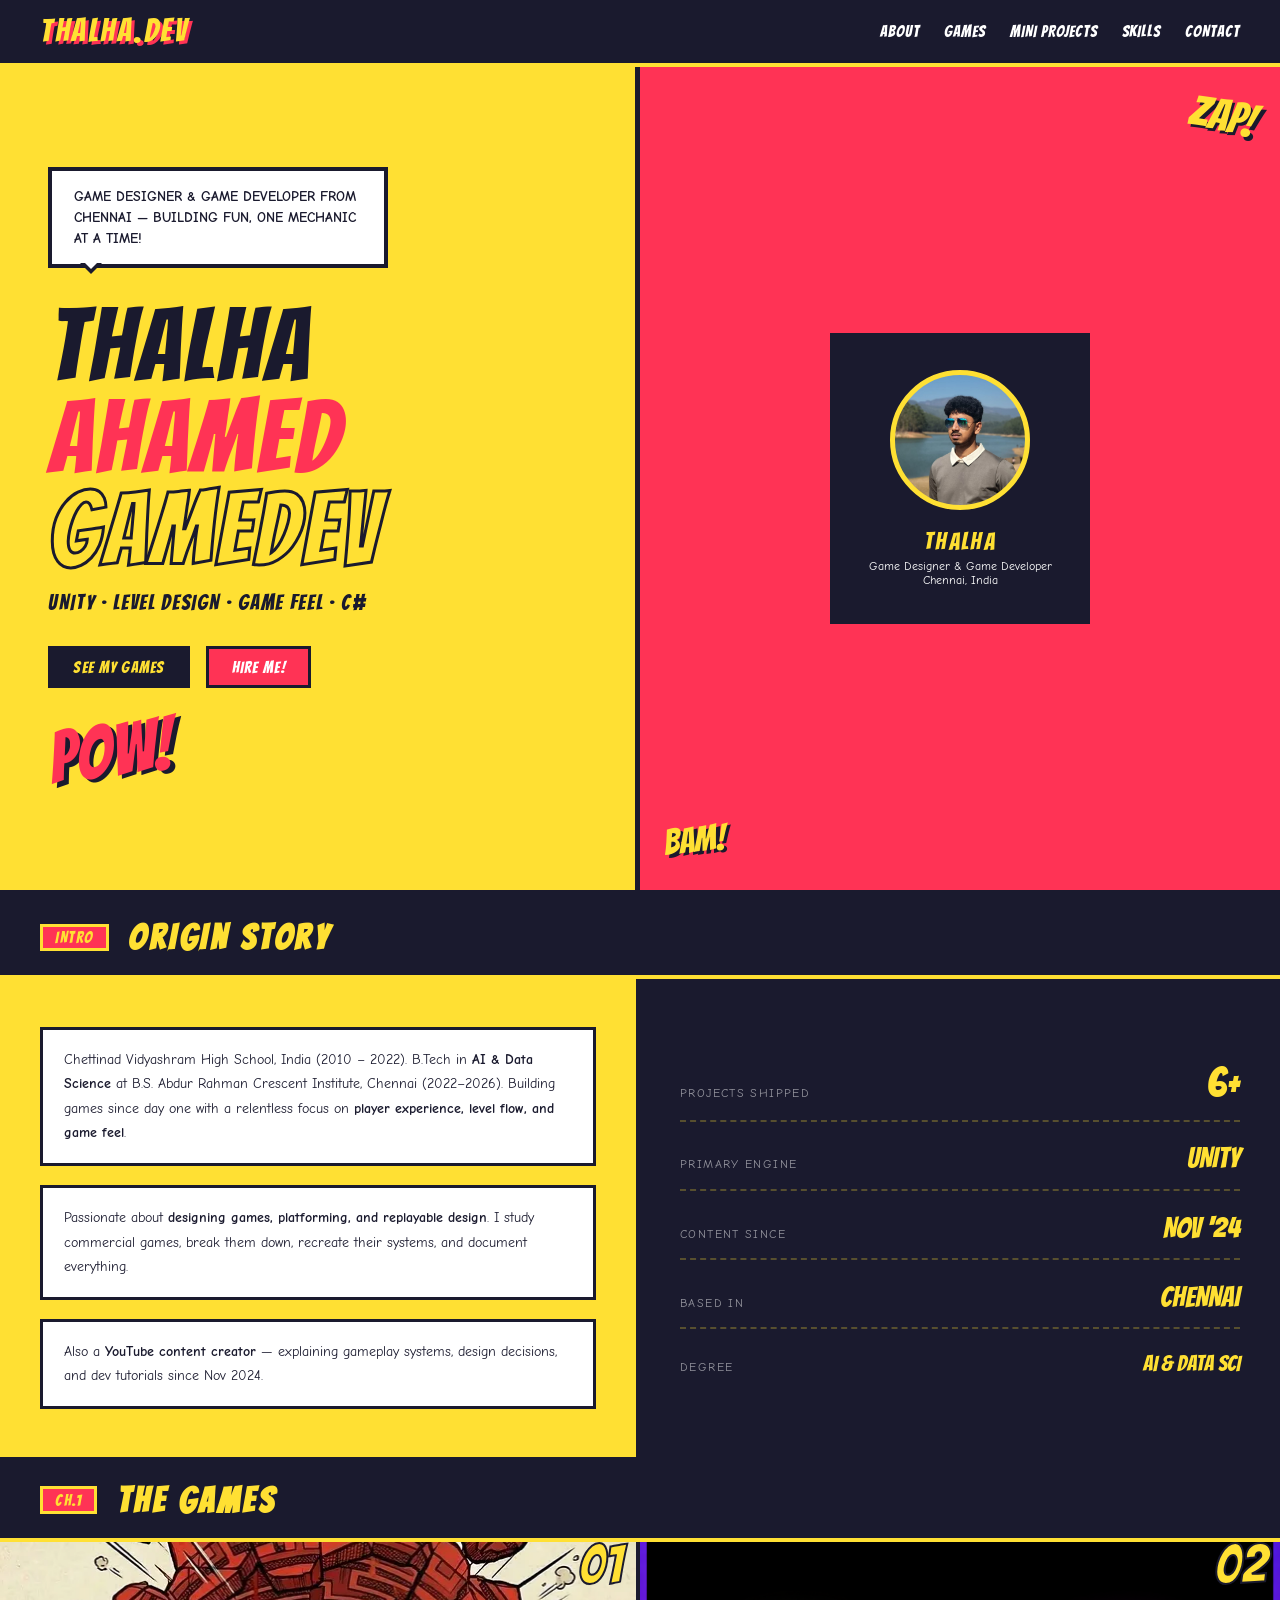
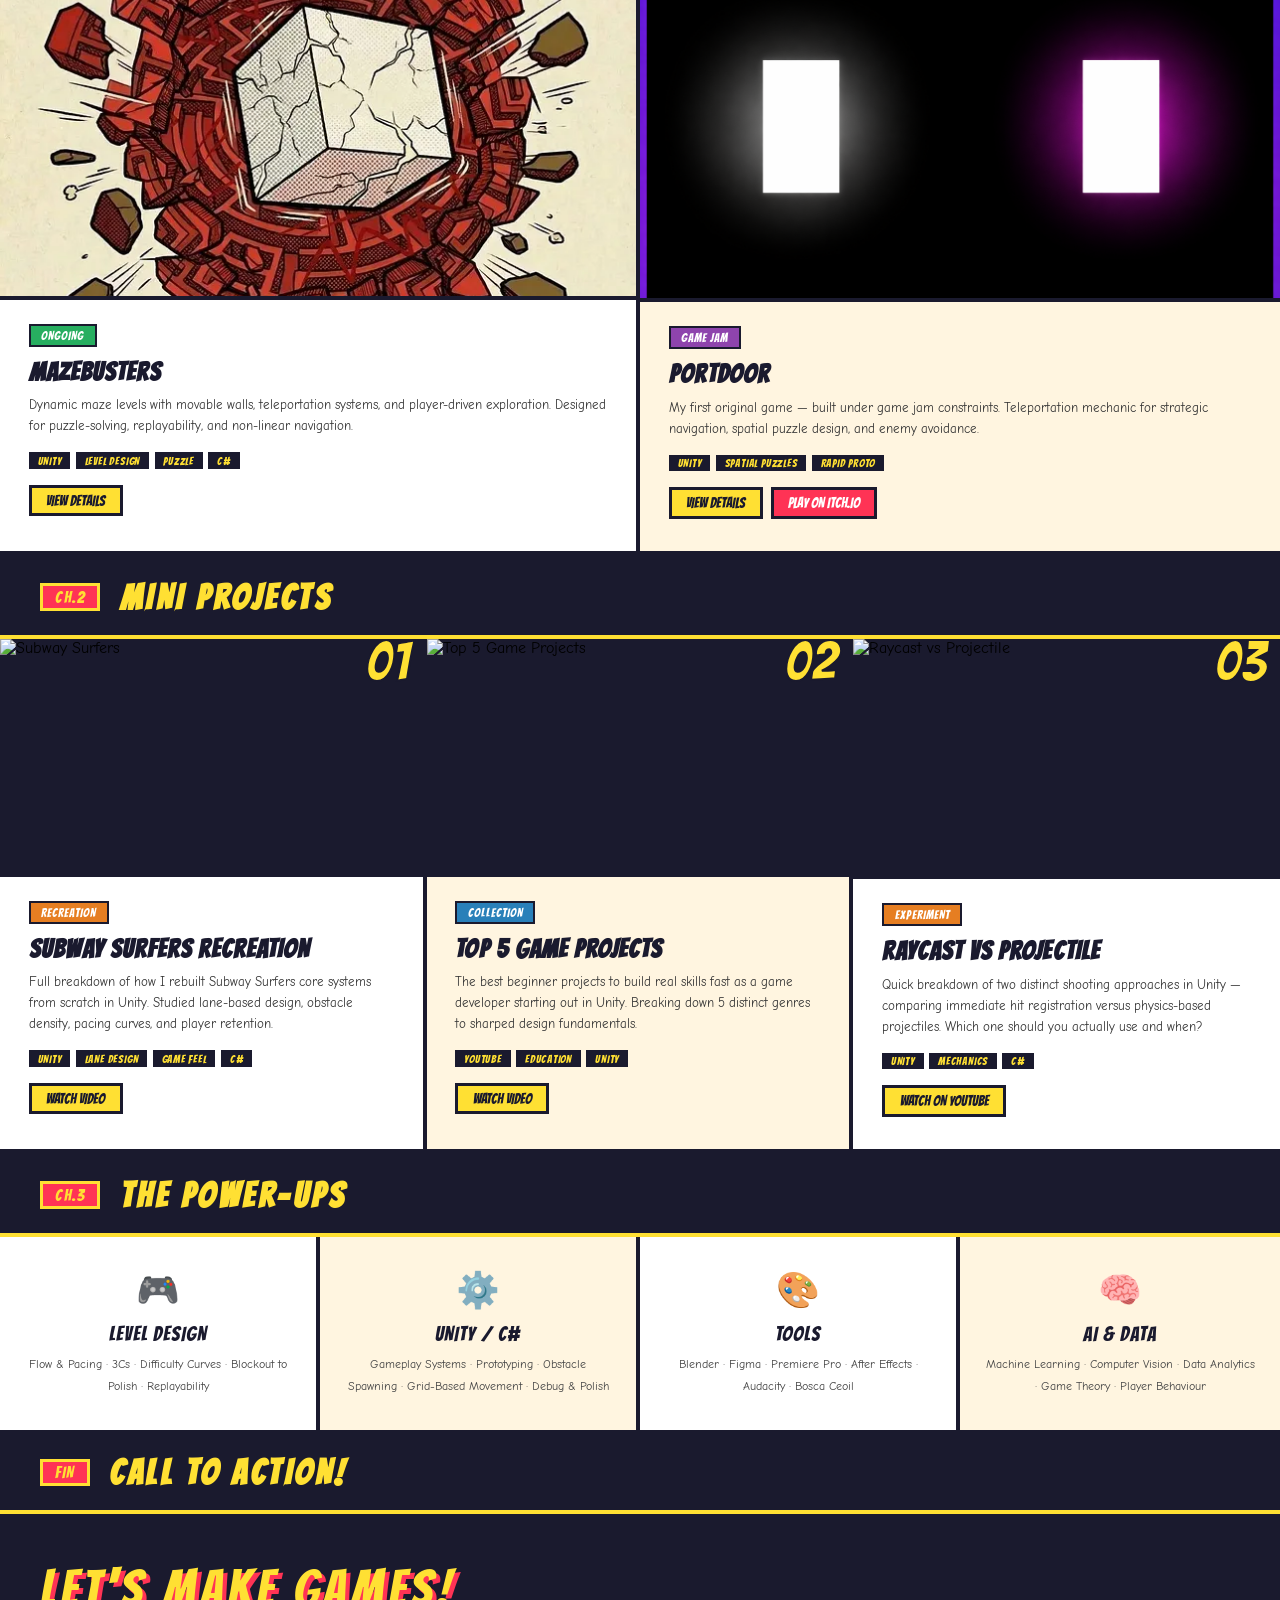
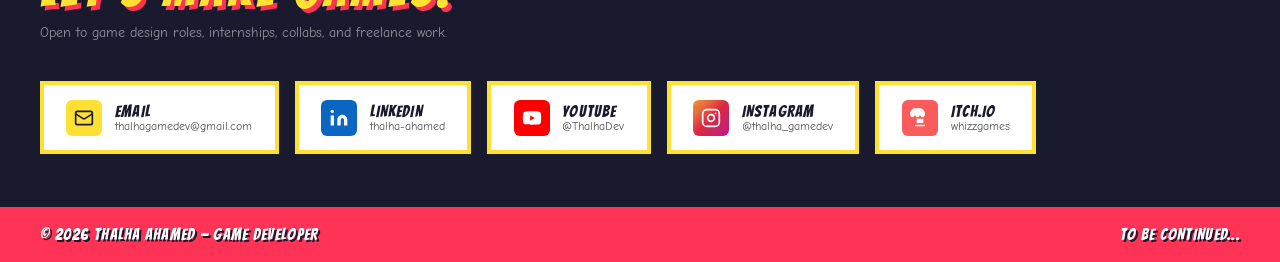
==== index.html @ 27818296 "Initial commit" ====
<!DOCTYPE html>
<html lang="en">
<head>
<meta charset="UTF-8">
<meta name="viewport" content="width=device-width, initial-scale=1.0">
<title>Thalha Ahamed | Game Designer</title>
<link href="https://fonts.googleapis.com/css2?family=Bangers&family=Comic+Neue:wght@400;700&display=swap" rel="stylesheet">
<link rel="stylesheet" href="style.css">
</head>
<body>

<nav>
  <a href="#hero" class="logo">THALHA.DEV</a>
  <div class="nav-links">
    <a href="#about">ABOUT</a>
    <a href="#games">GAMES</a>
    <a href="#projects">MINI PROJECTS</a>
    <a href="#skills">SKILLS</a>
    <a href="#contact">CONTACT</a>
  </div>
</nav>

<!-- HERO -->
<div id="hero" class="halftone">
  <div class="hero-left">
    <div class="speech-bubble">
      <p>GAME DESIGNER &amp; GAME DEVELOPER FROM CHENNAI — BUILDING FUN, ONE MECHANIC AT A TIME!</p>
    </div>
    <div class="hero-title">
      THALHA<br>
      <span class="red">AHAMED</span><br>
      <span class="outline">GAMEDEV</span>
    </div>
    <div class="hero-sub">UNITY · LEVEL DESIGN · GAME FEEL · C#</div>
    <div class="hero-btns">
      <a href="#games" class="btn btn-dark">SEE MY GAMES</a>
      <a href="#contact" class="btn btn-red">HIRE ME!</a>
    </div>
    <div><span class="pow">POW!</span></div>
  </div>
  <div class="hero-right halftone-light">
    <span class="zap">ZAP!</span>
    <span class="bam">BAM!</span>
    <div class="character-box">
      <div class="char-avatar" style="background: url('Thalha Profile Pic.jpeg') center/cover; border: 5px solid #FFE033;"></div>
      <div class="char-name">THALHA</div>
      <div class="char-role">Game Designer &amp; Game Developer<br>Chennai, India</div>
    </div>
  </div>
</div>

<!-- ABOUT -->
<div id="about">
  <div class="section-header">
    <span class="ch-tag">INTRO</span>
    <h2>ORIGIN STORY</h2>
  </div>
  <div class="about-grid">
    <div class="about-left">
      <div class="thought">Chettinad Vidyashram High School, India (2010 – 2022). B.Tech in <strong>AI &amp; Data Science</strong> at B.S. Abdur Rahman Crescent Institute, Chennai (2022–2026). Building games since day one with a relentless focus on <strong>player experience, level flow, and game feel</strong>.</div>
      <div class="thought">Passionate about <strong>designing games, platforming, and replayable design</strong>. I study commercial games, break them down, recreate their systems, and document everything.</div>
      <div class="thought" style="margin-bottom:0;">Also a <strong>YouTube content creator</strong> — explaining gameplay systems, design decisions, and dev tutorials since Nov 2024.</div>
    </div>
    <div class="about-right">
      <div class="stat-row"><div class="stat-label">PROJECTS SHIPPED</div><div class="stat-val">6+</div></div>
      <div class="stat-row"><div class="stat-label">PRIMARY ENGINE</div><div class="stat-val" style="font-size:1.8rem;">UNITY</div></div>
      <div class="stat-row"><div class="stat-label">CONTENT SINCE</div><div class="stat-val" style="font-size:1.8rem;">NOV '24</div></div>
      <div class="stat-row"><div class="stat-label">BASED IN</div><div class="stat-val" style="font-size:1.8rem;">CHENNAI</div></div>
      <div class="stat-row" style="border:none;padding:0;"><div class="stat-label">DEGREE</div><div class="stat-val" style="font-size:1.4rem;">AI &amp; DATA SCI</div></div>
    </div>
  </div>
</div>

<!-- GAMES -->
<div id="games">
  <div class="section-header">
    <span class="ch-tag">CH.1</span>
    <h2>THE GAMES</h2>
  </div>
  <div class="games-grid">
    <div class="game-card">
      <img src="MazeBusters Cover.jpg" class="card-thumb" alt="MAZEBUSTERS">
      <div class="game-num">01</div>
      <span class="game-status s-ongoing">ONGOING</span>
      <h3>MAZEBUSTERS</h3>
      <p>Dynamic maze levels with movable walls, teleportation systems, and player-driven exploration. Designed for puzzle-solving, replayability, and non-linear navigation.</p>
      <div class="tag-row"><span class="ptag">UNITY</span><span class="ptag">LEVEL DESIGN</span><span class="ptag">PUZZLE</span><span class="ptag">C#</span></div>
      <a href="mazebusters.html" class="card-link">VIEW DETAILS</a>
    </div>
    <div class="game-card">
      <img src="PortDoor home screen UI.jpg" class="card-thumb" alt="PORTDOOR">
      <div class="game-num">02</div>
      <span class="game-status s-jam">GAME JAM</span>
      <h3>PORTDOOR</h3>
      <p>My first original game — built under game jam constraints. Teleportation mechanic for strategic navigation, spatial puzzle design, and enemy avoidance.</p>
      <div class="tag-row"><span class="ptag">UNITY</span><span class="ptag">SPATIAL PUZZLES</span><span class="ptag">RAPID PROTO</span></div>
      <div style="display: flex; gap: 0.5rem; flex-wrap: wrap;">
        <a href="portdoor.html" class="card-link">VIEW DETAILS</a>
        <a href="https://whizzgames.itch.io/portdoor" target="_blank" class="card-link red">PLAY ON ITCH.IO</a>
      </div>
    </div>
  </div>
</div>

<!-- PROJECTS -->
<div id="projects">
  <div class="section-header">
    <span class="ch-tag">CH.2</span>
    <h2>MINI PROJECTS</h2>
  </div>
  <div class="projects-grid">
    <div class="proj-card">
      <img src="https://img.youtube.com/vi/DftTjfg0a68/hqdefault.jpg" class="card-thumb" alt="Subway Surfers">
      <div class="proj-num">01</div>
      <span class="game-status s-study">RECREATION</span>
      <h3>SUBWAY SURFERS RECREATION</h3>
      <p>Full breakdown of how I rebuilt Subway Surfers core systems from scratch in Unity. Studied lane-based design, obstacle density, pacing curves, and player retention.</p>
      <div class="tag-row"><span class="ptag">UNITY</span><span class="ptag">LANE DESIGN</span><span class="ptag">GAME FEEL</span><span class="ptag">C#</span></div>
      <a href="https://youtu.be/DftTjfg0a68" target="_blank" class="card-link">WATCH VIDEO</a>
    </div>
    <div class="proj-card">
      <img src="https://img.youtube.com/vi/hvdRUGnzs3w/hqdefault.jpg" class="card-thumb" alt="Top 5 Game Projects">
      <div class="proj-num">02</div>
      <span class="game-status s-collection">COLLECTION</span>
      <h3>TOP 5 GAME PROJECTS</h3>
      <p>The best beginner projects to build real skills fast as a game developer starting out in Unity. Breaking down 5 distinct genres to sharped design fundamentals.</p>
      <div class="tag-row"><span class="ptag">YOUTUBE</span><span class="ptag">EDUCATION</span><span class="ptag">UNITY</span></div>
      <a href="https://youtu.be/hvdRUGnzs3w" target="_blank" class="card-link">WATCH VIDEO</a>
    </div>
    <div class="proj-card">
      <img src="https://img.youtube.com/vi/BJVMJI2ZPw0/hqdefault.jpg" class="card-thumb" alt="Raycast vs Projectile">
      <div class="proj-num">03</div>
      <span class="game-status s-study">EXPERIMENT</span>
      <h3>RAYCAST VS PROJECTILE</h3>
      <p>Quick breakdown of two distinct shooting approaches in Unity — comparing immediate hit registration versus physics-based projectiles. Which one should you actually use and when?</p>
      <div class="tag-row"><span class="ptag">UNITY</span><span class="ptag">MECHANICS</span><span class="ptag">C#</span></div>
      <a href="https://youtube.com/shorts/BJVMJI2ZPw0" target="_blank" class="card-link">WATCH ON YOUTUBE</a>
    </div>
  </div>
</div>

<!-- SKILLS -->
<div id="skills">
  <div class="section-header">
    <span class="ch-tag">CH.3</span>
    <h2>THE POWER-UPS</h2>
  </div>
  <div class="skills-grid">
    <div class="skill-panel">
      <span class="skill-icon">🎮</span>
      <div class="skill-title">LEVEL DESIGN</div>
      <div class="skill-text">Flow &amp; Pacing · 3Cs · Difficulty Curves · Blockout to Polish · Replayability</div>
    </div>
    <div class="skill-panel">
      <span class="skill-icon">⚙️</span>
      <div class="skill-title">UNITY / C#</div>
      <div class="skill-text">Gameplay Systems · Prototyping · Obstacle Spawning · Grid-Based Movement · Debug &amp; Polish</div>
    </div>
    <div class="skill-panel">
      <span class="skill-icon">🎨</span>
      <div class="skill-title">TOOLS</div>
      <div class="skill-text">Blender · Figma · Premiere Pro · After Effects · Audacity · Bosca Ceoil</div>
    </div>
    <div class="skill-panel">
      <span class="skill-icon">🧠</span>
      <div class="skill-title">AI &amp; DATA</div>
      <div class="skill-text">Machine Learning · Computer Vision · Data Analytics · Game Theory · Player Behaviour</div>
    </div>
  </div>
</div>

<!-- CONTACT -->
<div id="contact">
  <div class="section-header">
    <span class="ch-tag">FIN</span>
    <h2>CALL TO ACTION!</h2>
  </div>
  <div class="contact-inner halftone-light">
    <div class="contact-title">LET'S MAKE GAMES!</div>
    <p class="contact-sub">Open to game design roles, internships, collabs, and freelance work.</p>
    <div class="social-row">

      <a href="mailto:thalhagamedev@gmail.com" class="social-card">
        <div class="social-icon s-em">
          <svg viewBox="0 0 24 24" fill="none" stroke="#1a1a2e" stroke-width="2" stroke-linecap="round" stroke-linejoin="round"><rect x="2" y="4" width="20" height="16" rx="2"/><path d="m22 7-8.97 5.7a1.94 1.94 0 0 1-2.06 0L2 7"/></svg>
        </div>
        <div><div class="social-name">EMAIL</div><div class="social-handle">thalhagamedev@gmail.com</div></div>
      </a>

      <a href="https://www.linkedin.com/in/thalha-ahamed-3690793a9" target="_blank" class="social-card">
        <div class="social-icon s-li">
          <svg viewBox="0 0 24 24" fill="#fff"><path d="M16 8a6 6 0 0 1 6 6v7h-4v-7a2 2 0 0 0-2-2 2 2 0 0 0-2 2v7h-4v-7a6 6 0 0 1 6-6z"/><rect x="2" y="9" width="4" height="12"/><circle cx="4" cy="4" r="2"/></svg>
        </div>
        <div><div class="social-name">LINKEDIN</div><div class="social-handle">thalha-ahamed</div></div>
      </a>

      <a href="https://www.youtube.com/@ThalhaDev/videos" target="_blank" class="social-card">
        <div class="social-icon s-yt">
          <svg viewBox="0 0 24 24" fill="#fff"><path d="M22.54 6.42a2.78 2.78 0 0 0-1.95-1.96C18.88 4 12 4 12 4s-6.88 0-8.59.46a2.78 2.78 0 0 0-1.95 1.96A29 29 0 0 0 1 12a29 29 0 0 0 .46 5.58 2.78 2.78 0 0 0 1.95 1.96C5.12 20 12 20 12 20s6.88 0 8.59-.46a2.78 2.78 0 0 0 1.95-1.96A29 29 0 0 0 23 12a29 29 0 0 0-.46-5.58z"/><polygon points="9.75 15.02 15.5 12 9.75 8.98 9.75 15.02" fill="#FF0000"/></svg>
        </div>
        <div><div class="social-name">YOUTUBE</div><div class="social-handle">@ThalhaDev</div></div>
      </a>

      <a href="https://www.instagram.com/thalha_gamedev" target="_blank" class="social-card">
        <div class="social-icon s-ig">
          <svg viewBox="0 0 24 24" fill="none" stroke="#fff" stroke-width="2" stroke-linecap="round" stroke-linejoin="round"><rect x="2" y="2" width="20" height="20" rx="5" ry="5"/><path d="M16 11.37A4 4 0 1 1 12.63 8 4 4 0 0 1 16 11.37z"/><line x1="17.5" y1="6.5" x2="17.51" y2="6.5"/></svg>
        </div>
        <div><div class="social-name">INSTAGRAM</div><div class="social-handle">@thalha_gamedev</div></div>
      </a>

      <a href="https://whizzgames.itch.io/portdoor" target="_blank" class="social-card">
        <div class="social-icon s-it">
          <svg viewBox="0 0 24 24" fill="#fff" xmlns="http://www.w3.org/2000/svg"><path d="M3.13 1.06C2.08 1.7.02 4.14 0 6.5v1c0 1.89 1.57 3.5 3 3.5s3-1.61 3-3.5c0 1.89 1.34 3.5 3 3.5s3-1.61 3-3.5c0 1.89 1.34 3.5 3 3.5s3-1.61 3-3.5v-1c-.02-2.36-2.08-4.8-3.13-5.44C13.1.37 10.58 0 12 0S1.1.37 3.13 1.06zM8 13v5h8v-5H8zm-2 7v2h12v-2H6z"/></svg>
        </div>
        <div><div class="social-name">ITCH.IO</div><div class="social-handle">whizzgames</div></div>
      </a>

    </div>
  </div>
</div>

<footer>
  <p>© 2026 THALHA AHAMED — GAME DEVELOPER</p>
  <p>TO BE CONTINUED...</p>
</footer>

</body>
</html>
---- style.css ----
*{margin:0;padding:0;box-sizing:border-box;}
body{background:#FFF5E0;font-family:'Comic Neue',cursive;overflow-x:hidden;}
.halftone{background-image:radial-gradient(circle,#1a1a2e18 1px,transparent 1px);background-size:16px 16px;}
.halftone-light{background-image:radial-gradient(circle,#ffffff33 1px,transparent 1px);background-size:14px 14px;}

nav{background:#1a1a2e;border-bottom:4px solid #FFE033;padding:0.9rem 2.5rem;display:flex;justify-content:space-between;align-items:center;position:sticky;top:0;z-index:200;}
.logo{font-family:'Bangers',cursive;font-size:2rem;color:#FFE033;letter-spacing:0.08em;text-shadow:3px 3px 0 #FF3355;text-decoration:none;}
.nav-links{display:flex;gap:1.5rem;flex-wrap:wrap;}
.nav-links a{font-family:'Bangers',cursive;font-size:1rem;color:#fff;text-decoration:none;letter-spacing:0.06em;transition:color 0.15s;}
.nav-links a:hover{color:#FFE033;}

.section-header{background:#1a1a2e;padding:1.2rem 2.5rem;display:flex;align-items:center;gap:1.2rem;border-bottom:4px solid #FFE033;}
.section-header h2{font-family:'Bangers',cursive;font-size:2.2rem;color:#FFE033;letter-spacing:0.1em;}
.ch-tag{background:#FF3355;border:3px solid #FFE033;padding:0.15rem 0.75rem;font-family:'Bangers',cursive;font-size:1rem;color:#FFE033;letter-spacing:0.1em;white-space:nowrap;}

#hero{display:grid;grid-template-columns:1fr 1fr;min-height:92vh;border-bottom:5px solid #1a1a2e;}
.hero-left{background:#FFE033;border-right:5px solid #1a1a2e;padding:4rem 3rem;display:flex;flex-direction:column;justify-content:center;position:relative;overflow:hidden;}
.speech-bubble{background:#fff;border:4px solid #1a1a2e;padding:0.9rem 1.4rem;position:relative;margin-bottom:2rem;display:inline-block;max-width:340px;}
.speech-bubble::after{content:'';position:absolute;bottom:-21px;left:28px;border:11px solid transparent;border-top-color:#1a1a2e;}
.speech-bubble::before{content:'';position:absolute;bottom:-14px;left:30px;border:9px solid transparent;border-top-color:#fff;z-index:1;}
.speech-bubble p{font-weight:700;font-size:0.88rem;color:#1a1a2e;line-height:1.5;}
.hero-title{font-family:'Bangers',cursive;font-size:clamp(3.5rem,8vw,7.5rem);line-height:0.9;color:#1a1a2e;letter-spacing:0.03em;position:relative;z-index:1;}
.hero-title .red{color:#FF3355;}
.hero-title .outline{-webkit-text-stroke:3px #1a1a2e;color:transparent;}
.hero-sub{font-family:'Bangers',cursive;font-size:1.3rem;color:#1a1a2e;margin-top:1rem;letter-spacing:0.08em;position:relative;z-index:1;}
.hero-btns{display:flex;gap:1rem;margin-top:2rem;flex-wrap:wrap;position:relative;z-index:1;}
.btn{font-family:'Bangers',cursive;font-size:1rem;letter-spacing:0.08em;padding:0.6rem 1.4rem;border:3px solid #1a1a2e;text-decoration:none;transition:transform 0.1s;display:inline-block;}
.btn:hover{transform:translate(-2px,-2px);}
.btn-dark{background:#1a1a2e;color:#FFE033;}
.btn-red{background:#FF3355;color:#fff;}
.pow{font-family:'Bangers',cursive;font-size:4.5rem;color:#FF3355;text-shadow:4px 4px 0 #1a1a2e;transform:rotate(-8deg);display:inline-block;position:relative;z-index:1;margin-top:1.5rem;}
.hero-right{background:#FF3355;display:flex;flex-direction:column;align-items:center;justify-content:center;padding:3rem;position:relative;overflow:hidden;gap:2rem;}
.character-box{border:5px solid #1a1a2e;background:#1a1a2e;width:260px;padding:2rem;display:flex;flex-direction:column;align-items:center;position:relative;z-index:1;}
.char-avatar{width:140px;height:140px;border-radius:50%;border:5px solid #FFE033;background:#FFE033;display:flex;align-items:center;justify-content:center;margin-bottom:1.2rem;}
.char-initials{font-family:'Bangers',cursive;font-size:3.5rem;color:#1a1a2e;}
.char-name{font-family:'Bangers',cursive;font-size:1.5rem;color:#FFE033;letter-spacing:0.1em;}
.char-role{font-size:0.78rem;color:#fff;margin-top:0.3rem;text-align:center;}
.zap{font-family:'Bangers',cursive;font-size:2.8rem;color:#FFE033;text-shadow:3px 3px 0 #1a1a2e;transform:rotate(12deg);position:absolute;top:1.5rem;right:1.5rem;z-index:1;}
.bam{font-family:'Bangers',cursive;font-size:2.2rem;color:#FFE033;text-shadow:3px 3px 0 #1a1a2e;transform:rotate(-6deg);position:absolute;bottom:2rem;left:1.5rem;z-index:1;}

#about{border-top:5px solid #1a1a2e;}
.about-grid{display:grid;grid-template-columns:1fr 1fr;}
.about-left{background:#FFE033;border-right:4px solid #1a1a2e;padding:3rem 2.5rem;}
.thought{background:#fff;border:3px solid #1a1a2e;padding:1.1rem 1.3rem;font-size:0.9rem;line-height:1.7;color:#1a1a2e;margin-bottom:1.2rem;}
.about-right{background:#1a1a2e;padding:3rem 2.5rem;display:flex;flex-direction:column;justify-content:center;gap:1.4rem;}
.stat-row{display:flex;justify-content:space-between;align-items:baseline;border-bottom:2px dashed #FFE03344;padding-bottom:1rem;}
.stat-val{font-family:'Bangers',cursive;font-size:2.6rem;color:#FFE033;line-height:1;}
.stat-label{font-size:0.72rem;color:#ffffff88;text-transform:uppercase;letter-spacing:0.12em;}

#games{border-top:5px solid #1a1a2e;}
.games-grid{display:grid;grid-template-columns:repeat(2,1fr);}
.game-card{border-right:4px solid #1a1a2e;border-bottom:4px solid #1a1a2e;padding:2rem 1.8rem;background:#fff;position:relative;overflow:hidden;}
.game-card:nth-child(even){border-right:none;background:#FFF5E0;}
.game-num{font-family:'Bangers',cursive;font-size:3.5rem;color:#FFE033;-webkit-text-stroke:2px #1a1a2e;position:absolute;top:-0.3rem;right:0.8rem;line-height:1;pointer-events:none;z-index:10;}
.game-status{display:inline-block;padding:0.2rem 0.65rem;font-family:'Bangers',cursive;font-size:0.78rem;letter-spacing:0.08em;border:2px solid #1a1a2e;margin-bottom:0.7rem;color:#fff;}
.s-ongoing{background:#27ae60;}
.s-jam{background:#8e44ad;}
.s-study{background:#e67e22;}
.s-collection{background:#2980b9;}
.game-card h3{font-family:'Bangers',cursive;font-size:1.6rem;color:#1a1a2e;letter-spacing:0.04em;margin-bottom:0.5rem;line-height:1.1;}
.game-card p{font-size:0.82rem;color:#333;line-height:1.6;margin-bottom:1rem;}
.tag-row{display:flex;flex-wrap:wrap;gap:0.35rem;margin-bottom:1rem;}
.ptag{background:#1a1a2e;color:#FFE033;font-family:'Bangers',cursive;font-size:0.7rem;padding:0.15rem 0.55rem;letter-spacing:0.07em;}
.card-link{display:inline-block;background:#FFE033;border:3px solid #1a1a2e;padding:0.35rem 0.9rem;font-family:'Bangers',cursive;font-size:0.85rem;color:#1a1a2e;text-decoration:none;transition:transform 0.1s;}
.card-link:hover{transform:translate(-2px,-2px);}
.card-link.red{background:#FF3355;color:#fff;}

#projects{border-top:5px solid #1a1a2e;}
.projects-grid{display:grid;grid-template-columns:repeat(3,1fr);}
.proj-card{border-right:4px solid #1a1a2e;border-bottom:4px solid #1a1a2e;padding:2rem 1.8rem;background:#fff;position:relative;overflow:hidden;}
.proj-card:nth-child(3n){border-right:none;}
.proj-card:nth-child(even){background:#FFF5E0;}
.proj-num{font-family:'Bangers',cursive;font-size:3.5rem;color:#FFE033;-webkit-text-stroke:2px #1a1a2e;position:absolute;top:-0.3rem;right:0.8rem;line-height:1;pointer-events:none;z-index:10;}
.proj-card h3{font-family:'Bangers',cursive;font-size:1.6rem;color:#1a1a2e;letter-spacing:0.04em;margin-bottom:0.5rem;line-height:1.1;}
.proj-card p{font-size:0.82rem;color:#333;line-height:1.6;margin-bottom:1rem;}

#skills{border-top:5px solid #1a1a2e;}
.skills-grid{display:grid;grid-template-columns:repeat(4,1fr);}
.skill-panel{border-right:4px solid #1a1a2e;padding:2rem 1.5rem;background:#fff;text-align:center;}
.skill-panel:last-child{border-right:none;}
.skill-panel:nth-child(even){background:#FFF5E0;}
.skill-icon{font-size:2.2rem;margin-bottom:0.75rem;display:block;}
.skill-title{font-family:'Bangers',cursive;font-size:1.25rem;color:#1a1a2e;letter-spacing:0.05em;margin-bottom:0.5rem;}
.skill-text{font-size:0.78rem;color:#444;line-height:1.8;}

#contact{border-top:5px solid #1a1a2e;}
.contact-inner{background:#1a1a2e;padding:3rem 2.5rem;position:relative;overflow:hidden;}
.contact-title{font-family:'Bangers',cursive;font-size:3.2rem;color:#FFE033;text-shadow:4px 4px 0 #FF3355;letter-spacing:0.1em;margin-bottom:0.5rem;position:relative;z-index:1;}
.contact-sub{font-size:0.9rem;color:#ffffff88;margin-bottom:2.5rem;position:relative;z-index:1;}
.social-row{display:flex;flex-wrap:wrap;gap:1rem;position:relative;z-index:1;}
.social-card{display:flex;align-items:center;gap:0.8rem;background:#fff;border:4px solid #FFE033;padding:0.9rem 1.4rem;text-decoration:none;color:#1a1a2e;transition:transform 0.1s;}
.social-card:hover{transform:translate(-3px,-3px);}
.social-icon{width:36px;height:36px;border-radius:6px;display:flex;align-items:center;justify-content:center;flex-shrink:0;}
.social-icon svg{width:20px;height:20px;}
.s-li{background:#0A66C2;}
.s-yt{background:#FF0000;}
.s-ig{background:linear-gradient(135deg,#f09433,#e6683c,#dc2743,#cc2366,#bc1888);}
.s-it{background:#FA5C5C;}
.s-em{background:#FFE033;}
.social-name{font-family:'Bangers',cursive;font-size:1rem;letter-spacing:0.07em;color:#1a1a2e;}
.social-handle{font-size:0.72rem;color:#555;}

footer{background:#FF3355;border-top:5px solid #1a1a2e;padding:1.2rem 2.5rem;display:flex;justify-content:space-between;align-items:center;flex-wrap:wrap;gap:0.5rem;}
footer p{font-family:'Bangers',cursive;font-size:1rem;color:#fff;letter-spacing:0.08em;text-shadow:2px 2px 0 #1a1a2e;}

@media(max-width:900px){
  #hero{grid-template-columns:1fr;}
  .hero-right{border-top:5px solid #1a1a2e;min-height:50vh;}
  .about-grid{grid-template-columns:1fr;}
  .about-right{border-top:4px solid #1a1a2e;}
  .projects-grid{grid-template-columns:1fr 1fr;}
  .proj-card:nth-child(3n){border-right:4px solid #1a1a2e;}
  .proj-card:nth-child(even){border-right:none;}
  .skills-grid{grid-template-columns:1fr 1fr;}
  .skill-panel:nth-child(2){border-right:none;}
  .skill-panel:nth-child(3){border-right:4px solid #1a1a2e;border-top:4px solid #1a1a2e;}
  .skill-panel:last-child{border-top:4px solid #1a1a2e;}
}
@media(max-width:580px){
  .games-grid,.projects-grid{grid-template-columns:1fr;}
  .game-card,.proj-card{border-right:none !important;}
  .skills-grid{grid-template-columns:1fr;}
  .skill-panel{border-right:none !important;border-top:4px solid #1a1a2e;}
  .skill-panel:first-child{border-top:none;}
  .nav-links{gap:0.7rem;}
  .nav-links a{font-size:0.85rem;}
  .social-row{flex-direction:column;}
  .social-card{width:100%;}
}

/* Sub-page Specific Styles */
.page-container{max-width:900px;margin:2.5rem auto;background:#fff;border:4px solid #1a1a2e;padding:3rem;}
.page-container h1{font-family:'Bangers',cursive;font-size:3rem;color:#1a1a2e;letter-spacing:0.05em;margin-bottom:1.5rem;}
.page-media{border:4px solid #1a1a2e;background:#FFF5E0;min-height:400px;display:flex;align-items:center;justify-content:center;margin-bottom:2.5rem;}
.page-media p{font-weight:bold;color:#1a1a2e;opacity:0.5;}
.page-content p{font-size:1.1rem;line-height:1.6;color:#333;margin-bottom:1.5rem;}
.back-btn{display:inline-block;background:#FFE033;border:3px solid #1a1a2e;padding:0.6rem 1.2rem;font-family:'Bangers',cursive;font-size:1rem;color:#1a1a2e;text-decoration:none;transition:transform 0.1s;margin-bottom:2rem;}
.back-btn:hover{transform:translate(-2px,-2px);}

.card-thumb{width:calc(100% + 3.6rem);margin:-2rem -1.8rem 1.5rem -1.8rem;aspect-ratio:16/9;object-fit:cover;border-bottom:4px solid #1a1a2e;display:block;background:#1a1a2e;}
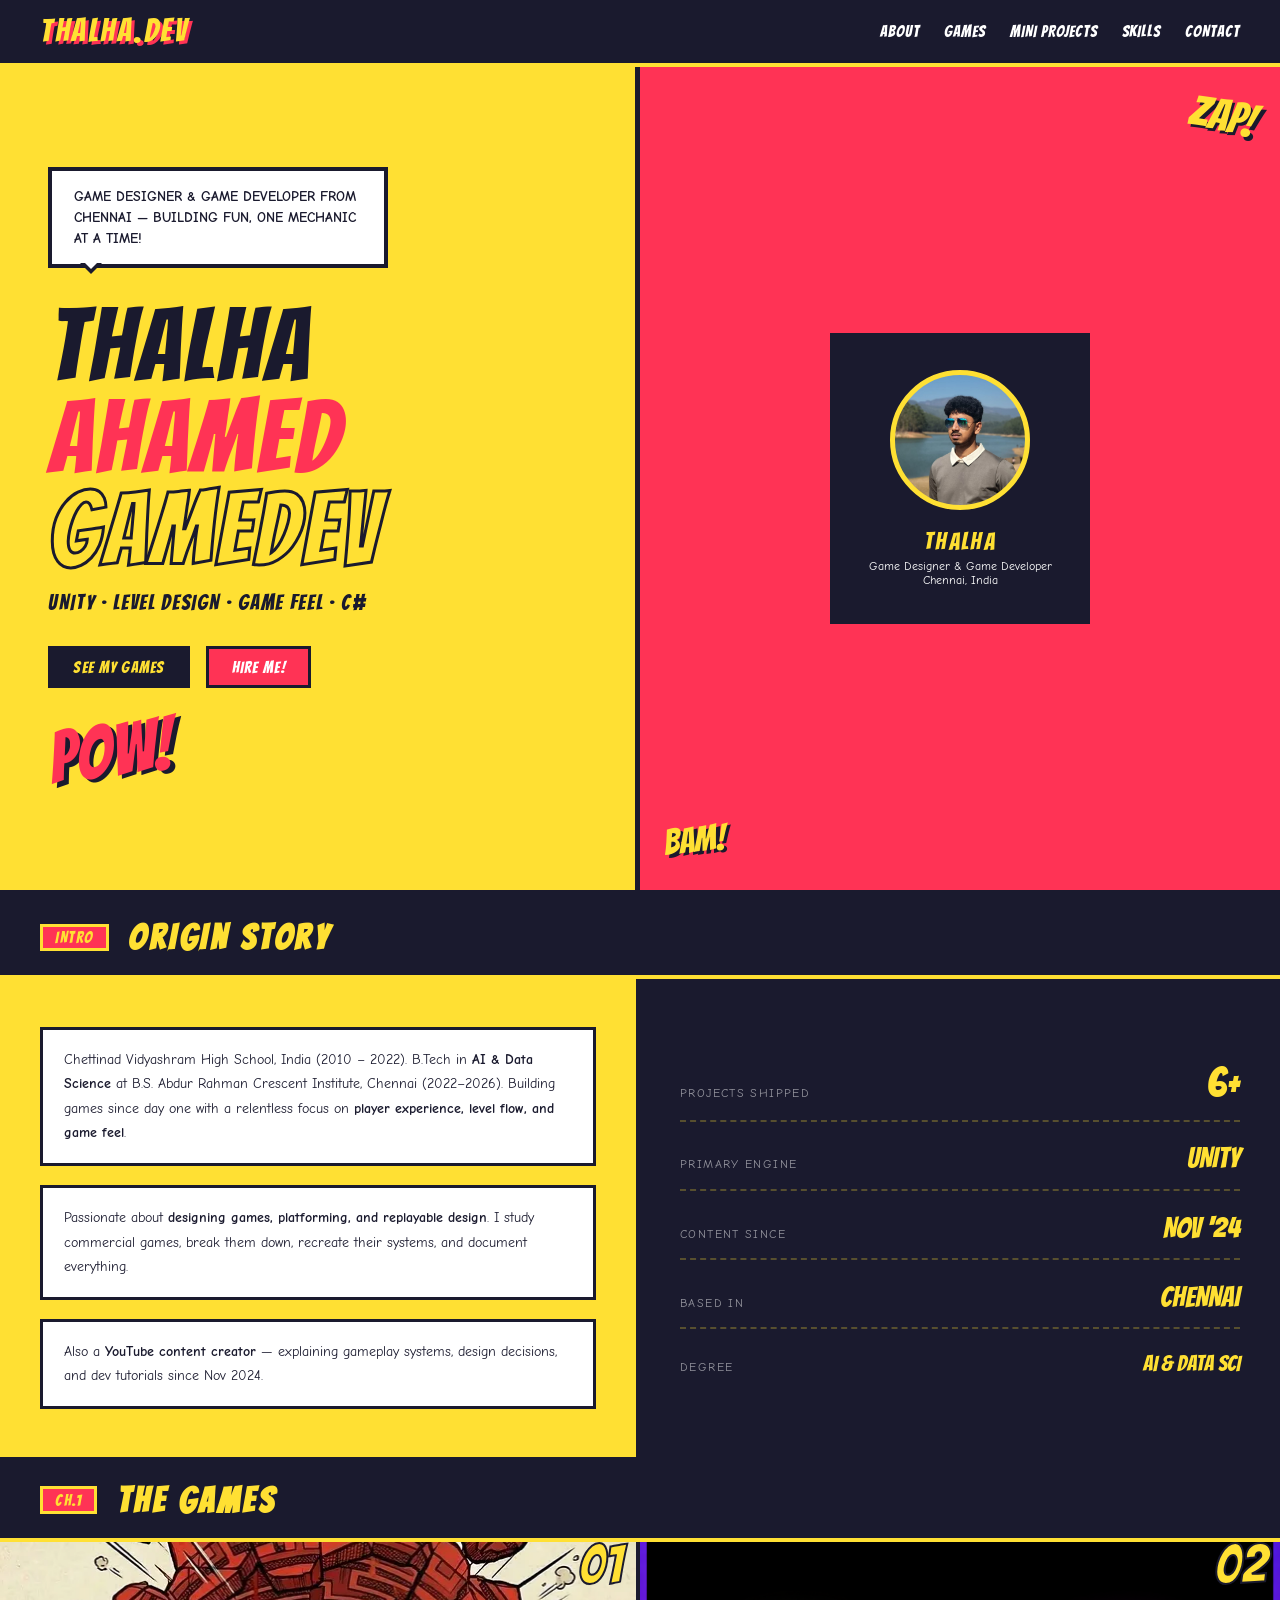
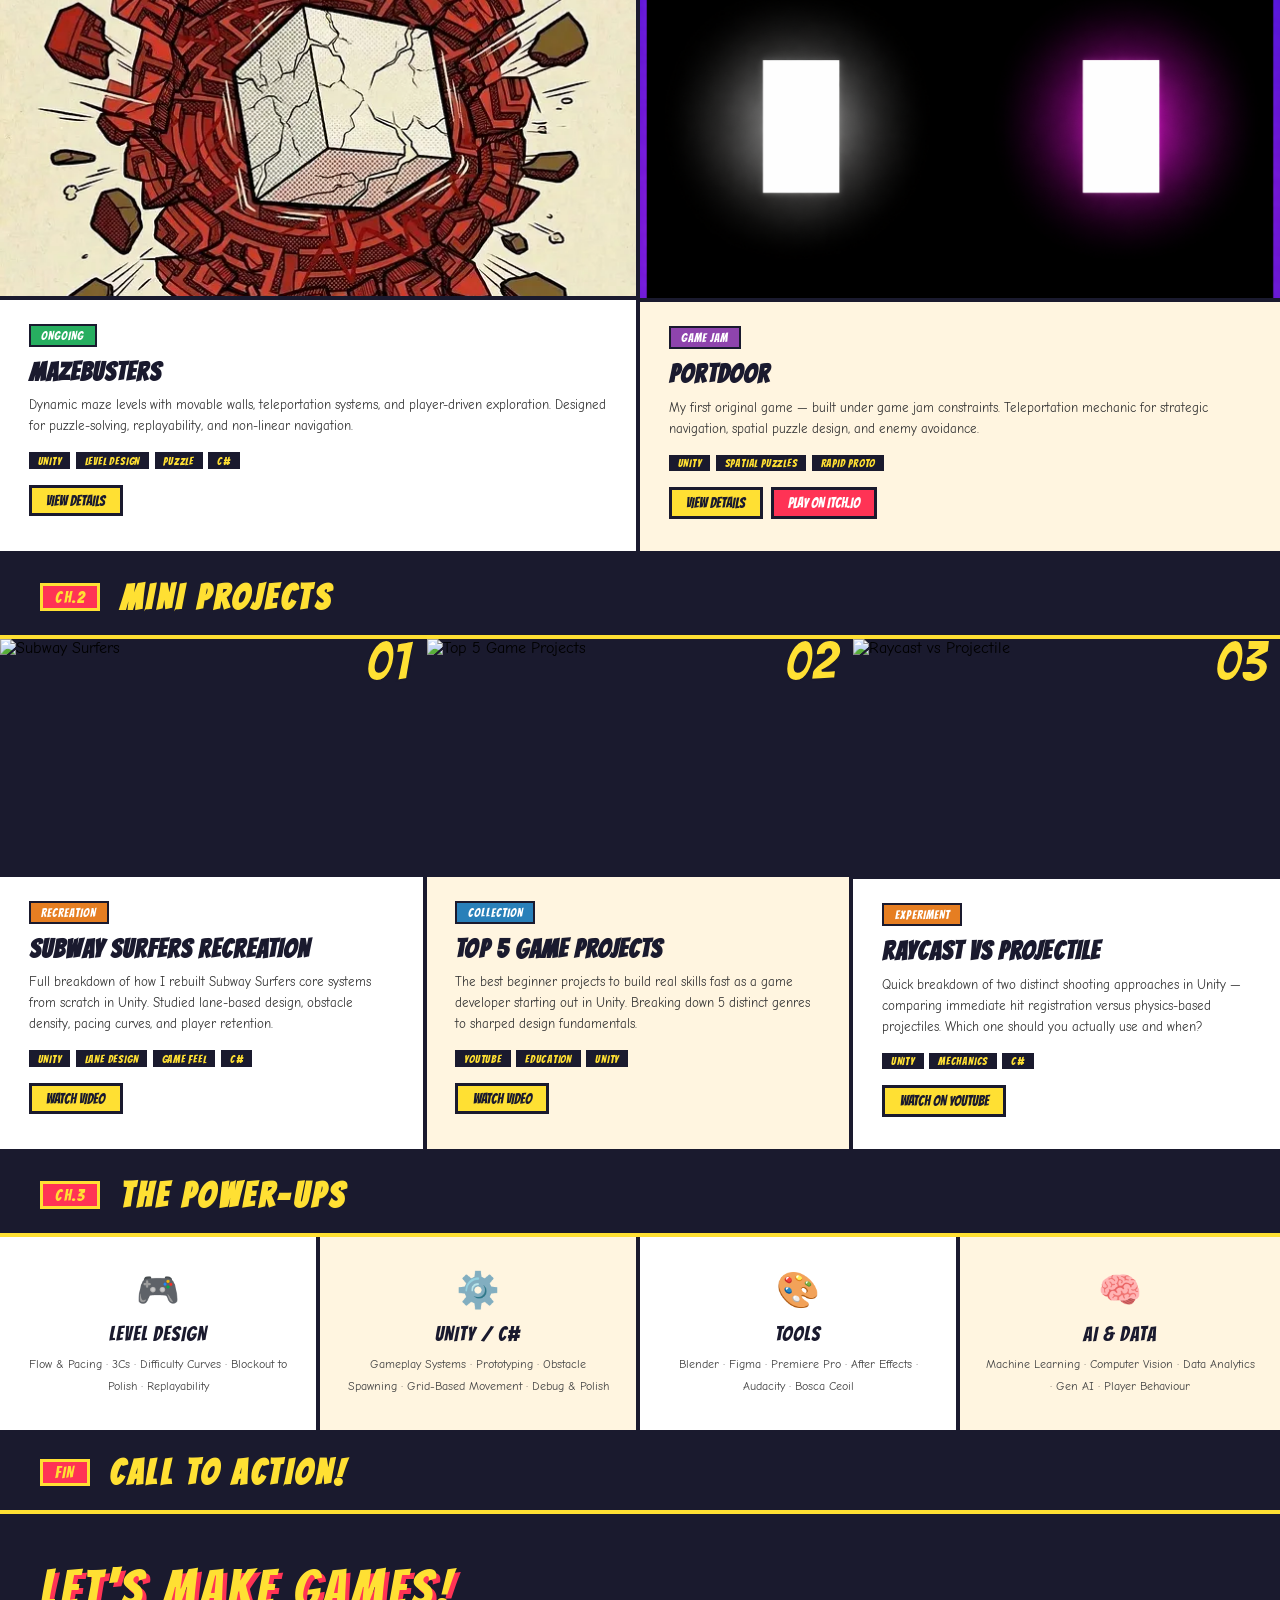
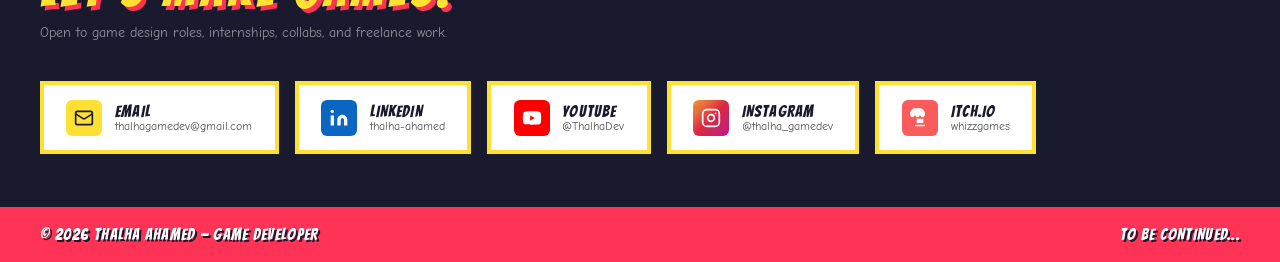
==== commit 1958e484: "Update index.html" ====
--- a/index.html
+++ b/index.html
@@ -164,7 +164,7 @@
     <div class="skill-panel">
       <span class="skill-icon">🧠</span>
       <div class="skill-title">AI &amp; DATA</div>
-      <div class="skill-text">Machine Learning · Computer Vision · Data Analytics · Game Theory · Player Behaviour</div>
+      <div class="skill-text">Machine Learning · Computer Vision · Data Analytics · Gen AI · Player Behaviour</div>
     </div>
   </div>
 </div>
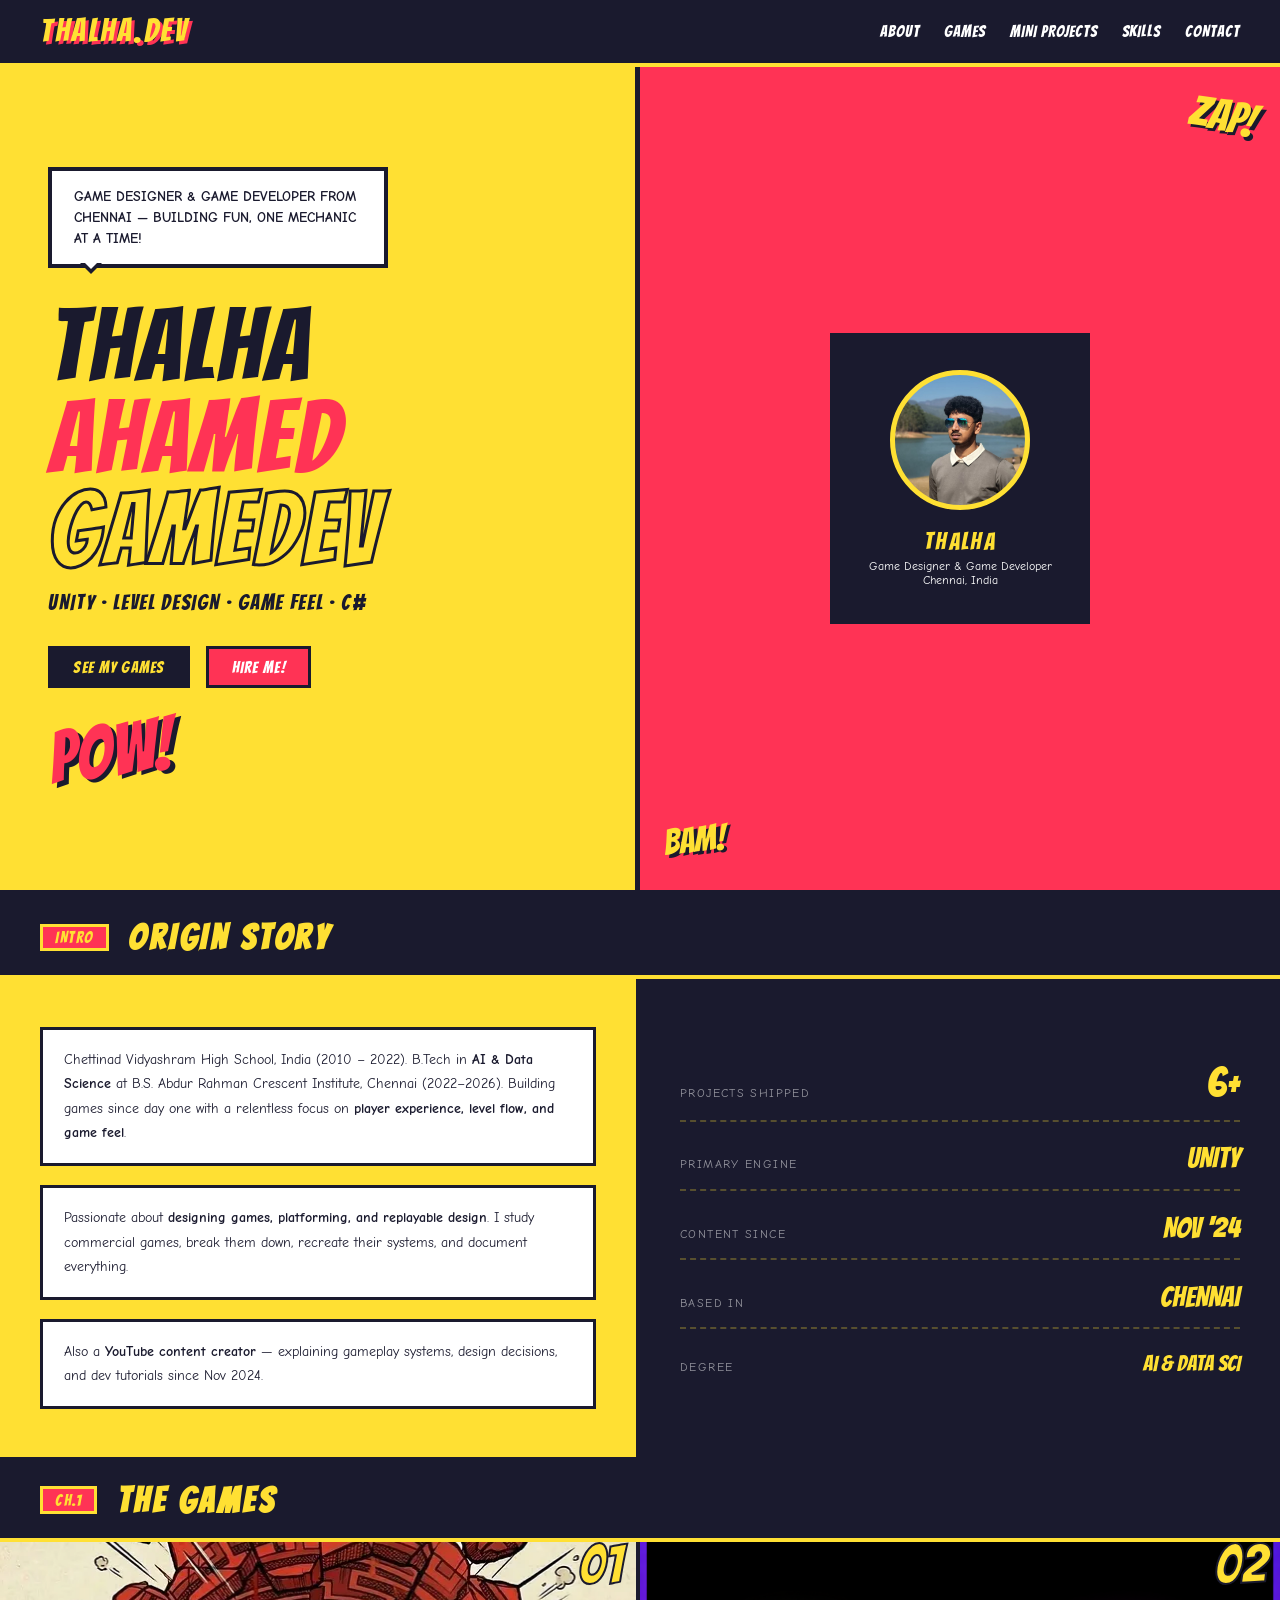
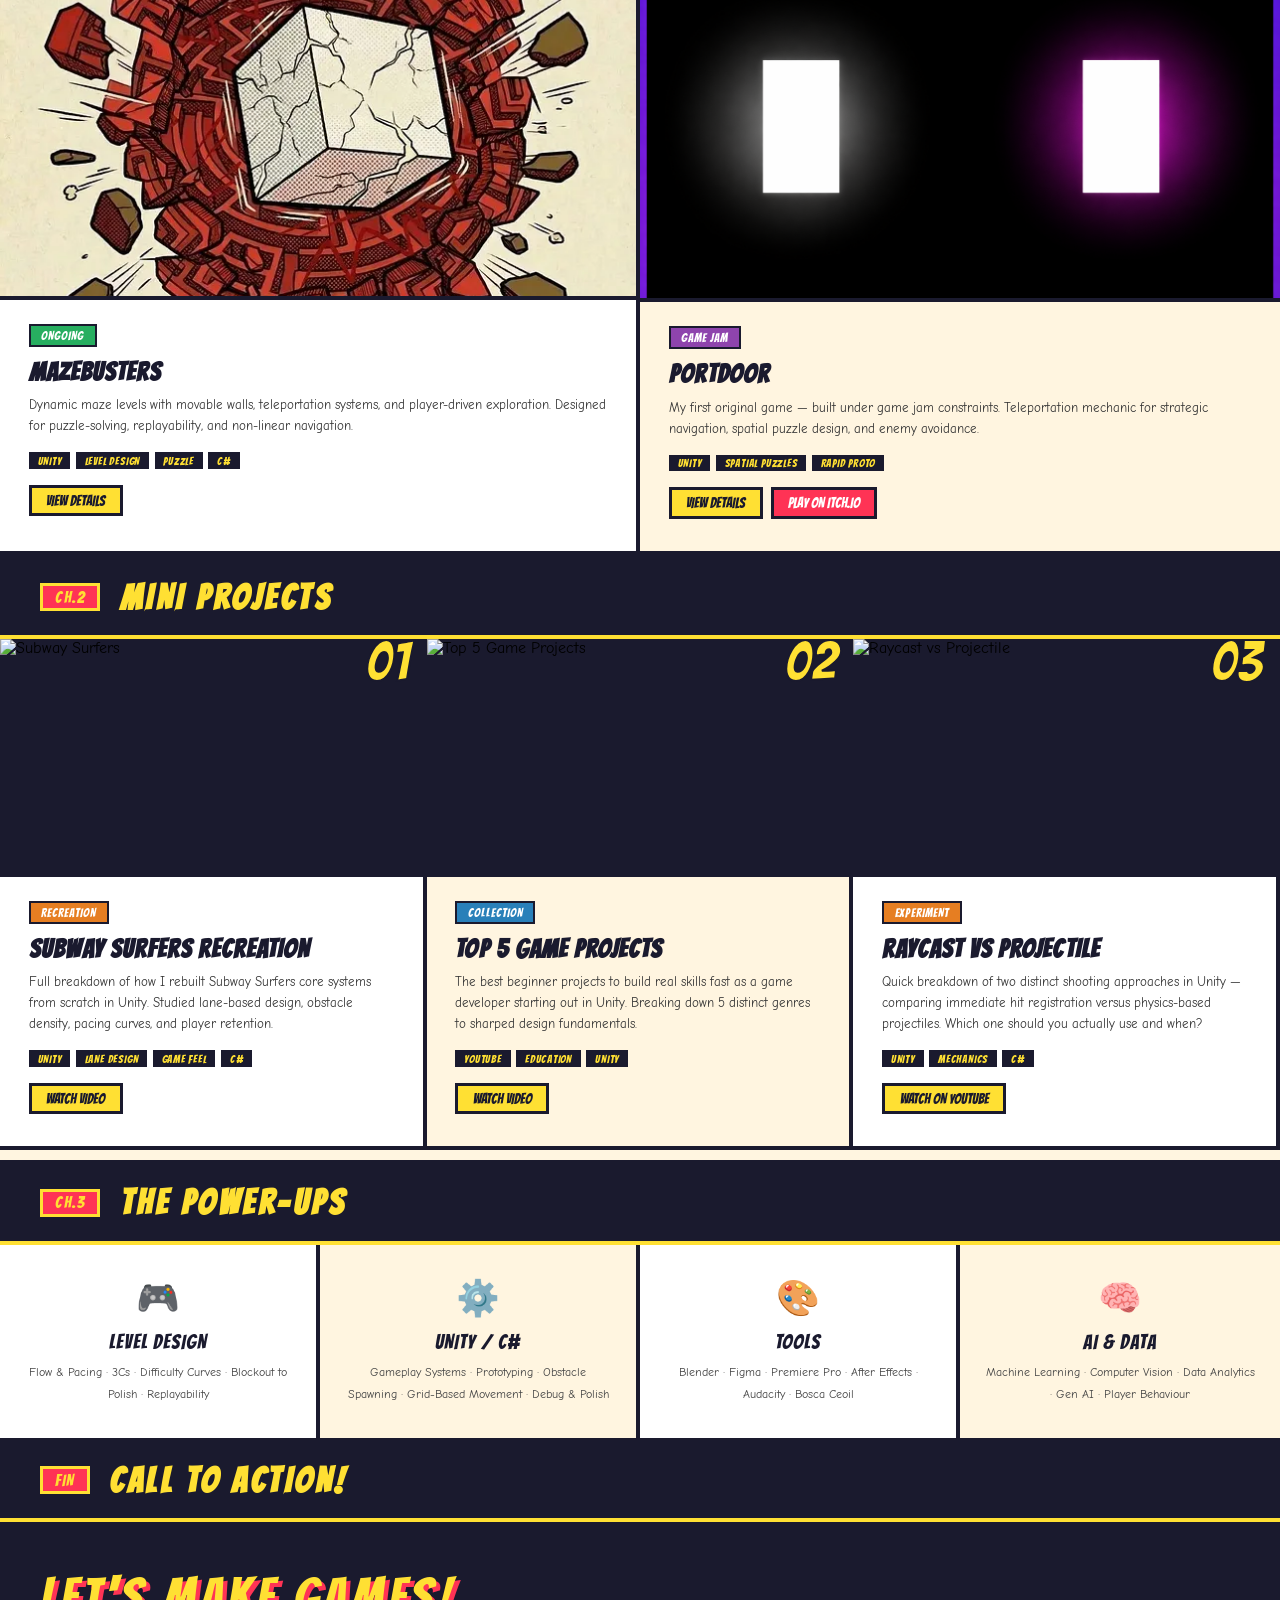
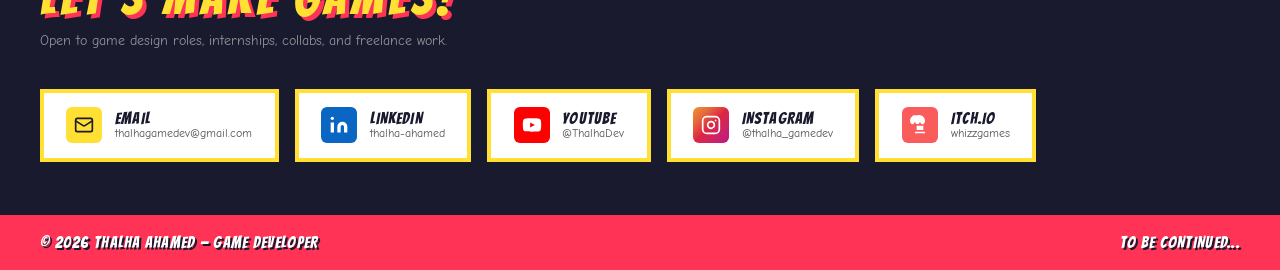
==== commit d588530d: "joker came in" ====
--- a/index.html
+++ b/index.html
@@ -136,6 +136,15 @@
       <div class="tag-row"><span class="ptag">UNITY</span><span class="ptag">MECHANICS</span><span class="ptag">C#</span></div>
       <a href="https://youtube.com/shorts/BJVMJI2ZPw0" target="_blank" class="card-link">WATCH ON YOUTUBE</a>
     </div>
+    <div class="proj-card">
+      <img src="joker image 3.jpg" class="card-thumb" alt="Talk with Joker">
+      <div class="proj-num">04</div>
+      <span class="game-status s-study" style="background: #9b59b6;">AI EXPERIMENT</span>
+      <h3>TALK WITH JOKER</h3>
+      <p>Integrating Gemini AI into real-time NPC interactions. Moving beyond dialogue trees to dynamic, unpredictable, and character-driven conversations in Unity.</p>
+      <div class="tag-row"><span class="ptag">UNITY</span><span class="ptag">GEMINI API</span><span class="ptag">AI</span><span class="ptag">C#</span></div>
+      <a href="talk-with-joker.html" class="card-link">VIEW DETAILS</a>
+    </div>
   </div>
 </div>
 
--- a/style.css
+++ b/style.css
@@ -66,9 +66,12 @@
 .card-link.red{background:#FF3355;color:#fff;}
 
 #projects{border-top:5px solid #1a1a2e;}
-.projects-grid{display:grid;grid-template-columns:repeat(3,1fr);}
-.proj-card{border-right:4px solid #1a1a2e;border-bottom:4px solid #1a1a2e;padding:2rem 1.8rem;background:#fff;position:relative;overflow:hidden;}
-.proj-card:nth-child(3n){border-right:none;}
+.projects-grid{display:flex;overflow-x:auto;scroll-snap-type:x mandatory;padding-bottom:10px;}
+.projects-grid::-webkit-scrollbar{height:12px;}
+.projects-grid::-webkit-scrollbar-track{background:#1a1a2e;}
+.projects-grid::-webkit-scrollbar-thumb{background:#FFE033;border:3px solid #1a1a2e;}
+.proj-card{flex:0 0 33.333%;scroll-snap-align:start;border-right:4px solid #1a1a2e;border-bottom:4px solid #1a1a2e;padding:2rem 1.8rem;background:#fff;position:relative;overflow:hidden;}
+.proj-card:last-child{border-right:5px solid #1a1a2e;}
 .proj-card:nth-child(even){background:#FFF5E0;}
 .proj-num{font-family:'Bangers',cursive;font-size:3.5rem;color:#FFE033;-webkit-text-stroke:2px #1a1a2e;position:absolute;top:-0.3rem;right:0.8rem;line-height:1;pointer-events:none;z-index:10;}
 .proj-card h3{font-family:'Bangers',cursive;font-size:1.6rem;color:#1a1a2e;letter-spacing:0.04em;margin-bottom:0.5rem;line-height:1.1;}
@@ -108,17 +111,20 @@
   .hero-right{border-top:5px solid #1a1a2e;min-height:50vh;}
   .about-grid{grid-template-columns:1fr;}
   .about-right{border-top:4px solid #1a1a2e;}
-  .projects-grid{grid-template-columns:1fr 1fr;}
-  .proj-card:nth-child(3n){border-right:4px solid #1a1a2e;}
-  .proj-card:nth-child(even){border-right:none;}
+  .projects-grid{display:flex;overflow-x:auto;}
+  .proj-card{flex:0 0 50%;}
+  .proj-card:nth-child(even){border-right:4px solid #1a1a2e;}
   .skills-grid{grid-template-columns:1fr 1fr;}
   .skill-panel:nth-child(2){border-right:none;}
   .skill-panel:nth-child(3){border-right:4px solid #1a1a2e;border-top:4px solid #1a1a2e;}
   .skill-panel:last-child{border-top:4px solid #1a1a2e;}
 }
 @media(max-width:580px){
-  .games-grid,.projects-grid{grid-template-columns:1fr;}
+  .games-grid{grid-template-columns:1fr;}
+  .projects-grid{display:flex;overflow-x:auto;}
+  .proj-card{flex:0 0 85%;}
   .game-card,.proj-card{border-right:none !important;}
+  .proj-card{border-right:4px solid #1a1a2e !important;}
   .skills-grid{grid-template-columns:1fr;}
   .skill-panel{border-right:none !important;border-top:4px solid #1a1a2e;}
   .skill-panel:first-child{border-top:none;}
